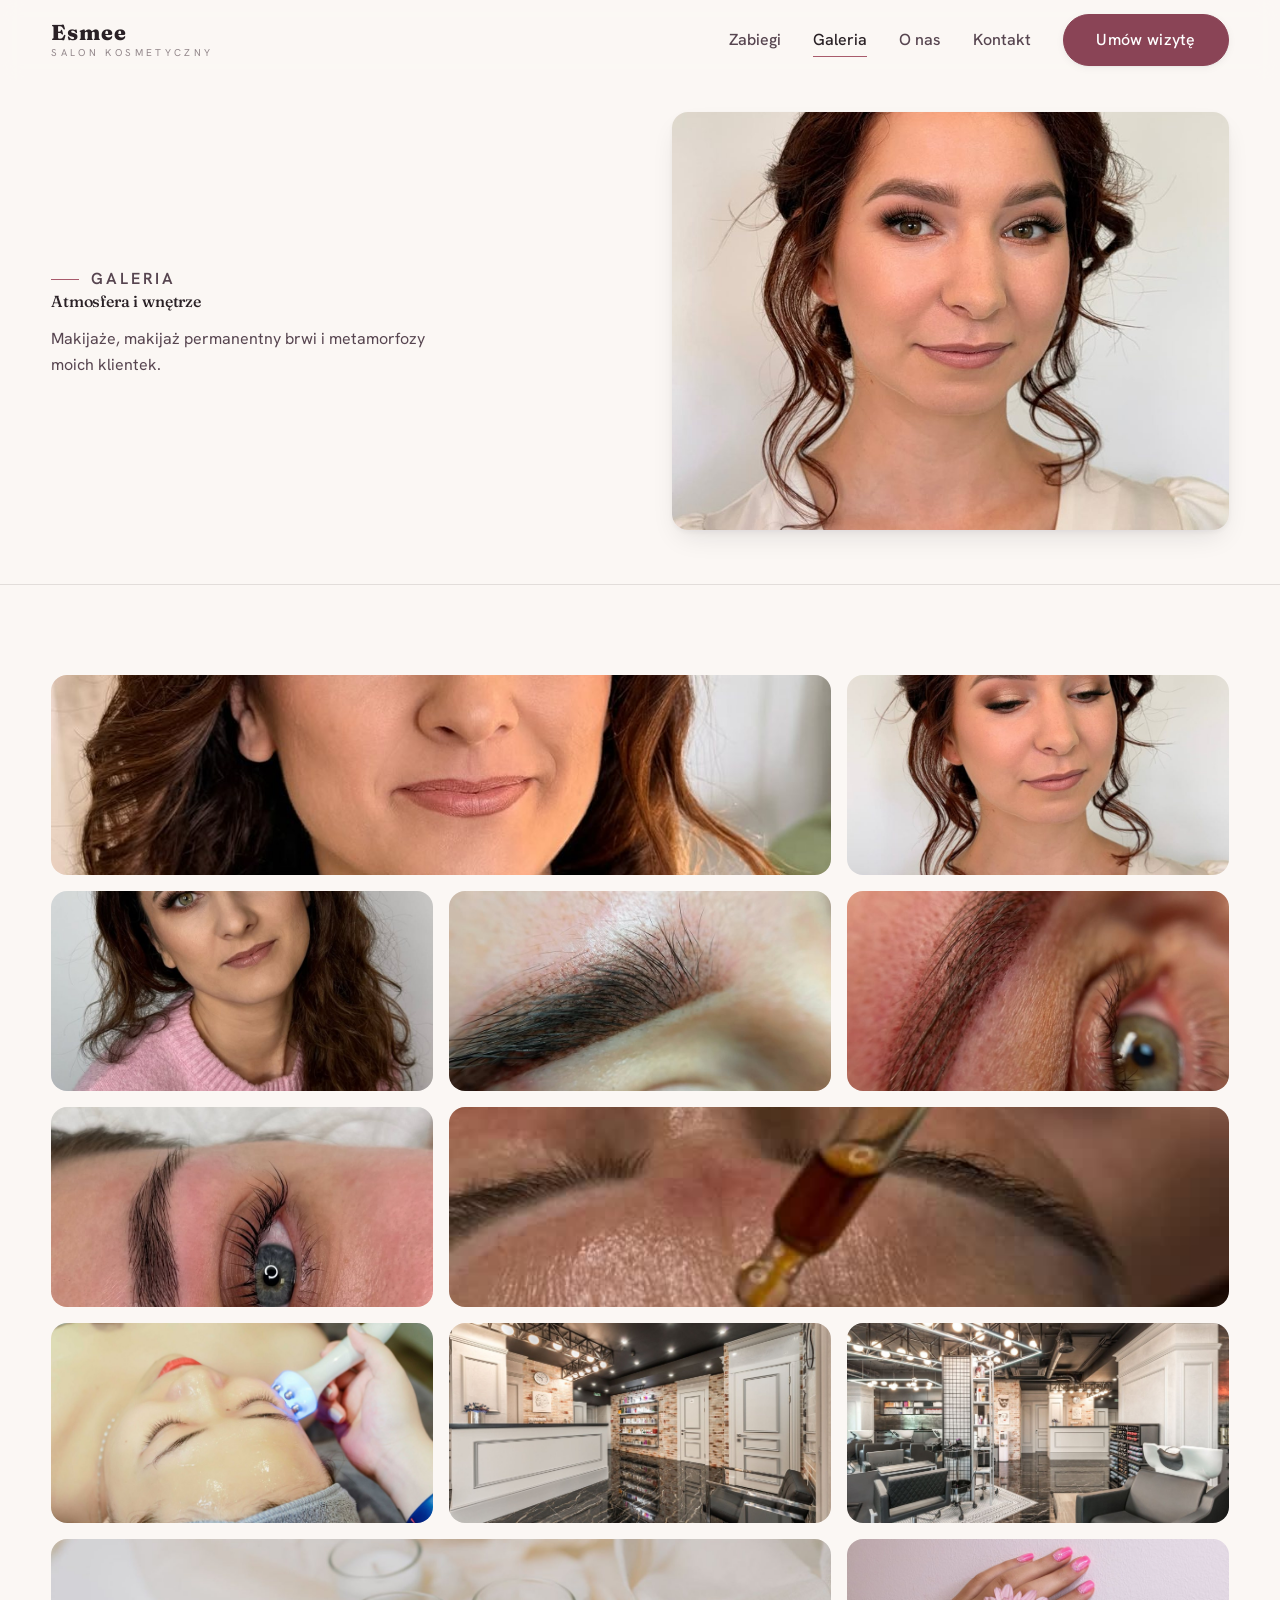
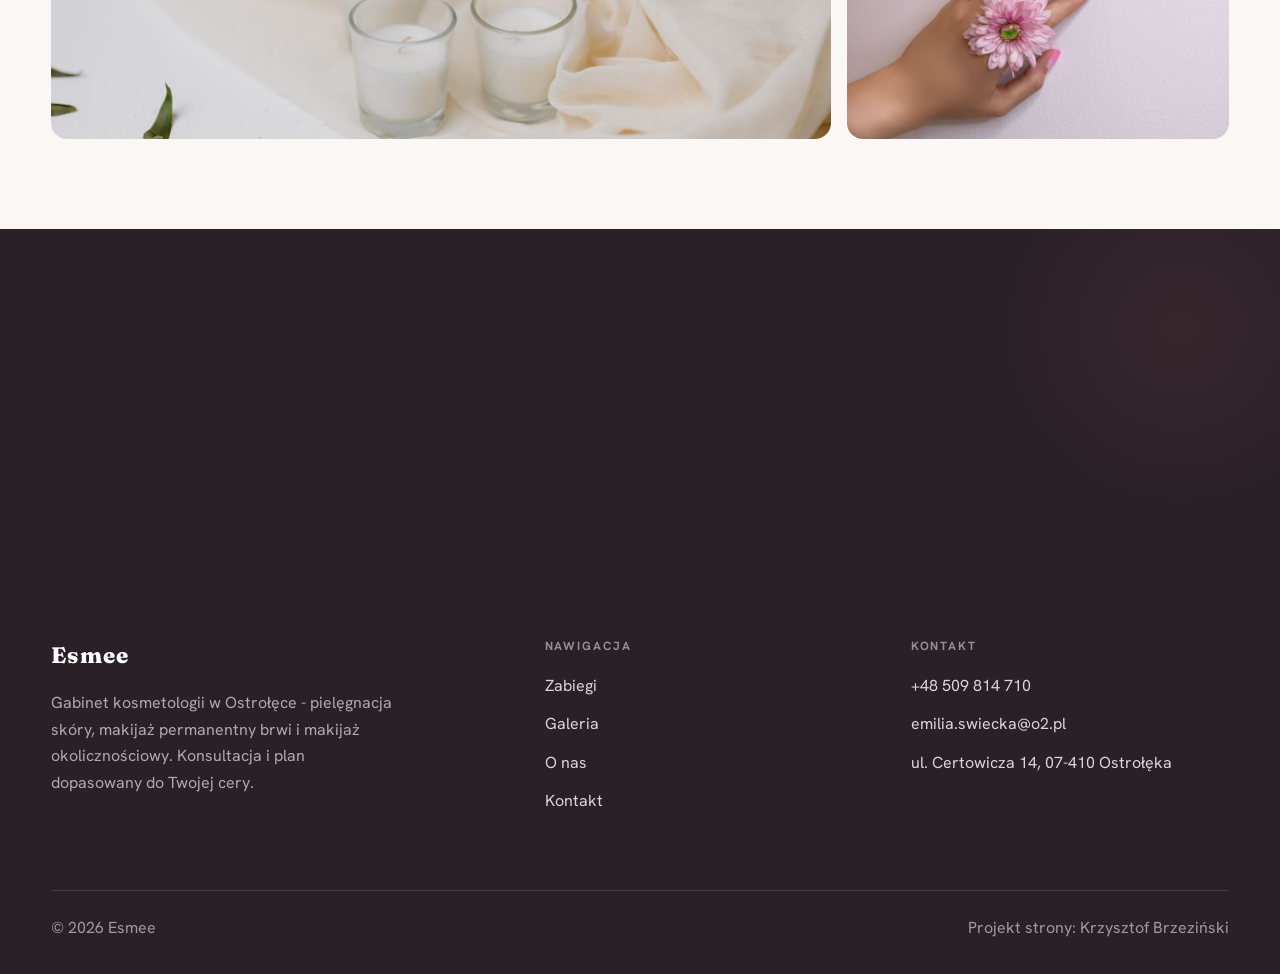
==== realizacje.html @ b1c7ace3 "Demo Esmee - gabinet kosmetologii Ostroleka (realne zdjecia z IG + 5,0 + uslugi kosmetologa)" ====
<!DOCTYPE html>
<html lang="pl">
<head>
<meta charset="UTF-8">
<meta name="viewport" content="width=device-width, initial-scale=1.0">
<title>Galeria - Esmee</title>
<meta name="description" content="Galeria Esmee: Manicure, Pielęgnacja twarzy, Stylizacja brwi, Wnętrze salonu, Nasz salon">
<link rel="preconnect" href="https://fonts.googleapis.com">
<link rel="preconnect" href="https://fonts.gstatic.com" crossorigin>
<link href="https://fonts.googleapis.com/css2?family=Fraunces:wght@500;600;700&family=Hanken+Grotesk:wght@400;500;600&display=swap" rel="stylesheet">
<link rel="stylesheet" href="assets/styles.css">
</head>
<body>

<header class="nav">
  <div class="wrap nav-inner">
    <a class="brand" href="index.html"><span class="name">Esmee</span><span class="sub">Salon kosmetyczny</span></a>
    <nav class="nav-links">
      <a href="oferta.html">Zabiegi</a>
      <a href="realizacje.html" class="active">Galeria</a>
      <a href="o-nas.html">O nas</a>
      <a href="kontakt.html">Kontakt</a>
      <a href="kontakt.html" class="btn btn-accent">Umów wizytę</a>
    </nav>
    <button class="nav-toggle" aria-label="Menu"><span></span><span></span><span></span></button>
  </div>
</header>

<section class="pagehead pagehead-soft">
  <div class="wrap">
    <figure class="ph-fig reveal"><img src="img/g3.jpg" alt="Esmee - Atmosfera i wnętrze" loading="lazy"></figure>
    <div class="ph-copy reveal">
      <span class="eyebrow">Galeria</span>
      <h1>Atmosfera i wnętrze</h1>
      <p>Makijaże, makijaż permanentny brwi i metamorfozy moich klientek.</p>
    </div>
  </div>
</section>
<section>
  <div class="wrap">
    <div class="gallery">
      <div class="tile t-two3 reveal"><img src="img/g1.jpg" alt="Manicure" loading="lazy"><div class="cap">Manicure</div></div>
      <div class="tile t-third reveal"><img src="img/g2.jpg" alt="Pielęgnacja twarzy" loading="lazy"><div class="cap">Pielęgnacja twarzy</div></div>
      <div class="tile t-third reveal"><img src="img/g4.jpg" alt="Stylizacja brwi" loading="lazy"><div class="cap">Stylizacja brwi</div></div>
      <div class="tile t-third reveal"><img src="img/g5.jpg" alt="Wnętrze salonu" loading="lazy"><div class="cap">Wnętrze salonu</div></div>
      <div class="tile t-third reveal"><img src="img/g6.jpg" alt="Nasz salon" loading="lazy"><div class="cap">Nasz salon</div></div>
      <div class="tile t-third reveal"><img src="img/g7.jpg" alt="Naturalny efekt" loading="lazy"><div class="cap">Naturalny efekt</div></div>
      <div class="tile t-two3 reveal"><img src="img/g8.jpg" alt="Esmee" loading="lazy"></div>
      <div class="tile t-third reveal"><img src="img/g9.jpg" alt="Esmee" loading="lazy"></div>
      <div class="tile t-third reveal"><img src="img/g10.jpg" alt="Esmee" loading="lazy"></div>
      <div class="tile t-third reveal"><img src="img/g11.jpg" alt="Esmee" loading="lazy"></div>
      <div class="tile t-two3 reveal"><img src="img/g12.jpg" alt="Esmee" loading="lazy"></div>
      <div class="tile t-third reveal"><img src="img/g13.jpg" alt="Esmee" loading="lazy"></div>
    </div>
  </div>
</section>
<section class="cta">
  <div class="wrap">
    <div class="reveal">
      <span class="eyebrow">Współpraca</span>
      <h2>Chcesz tak u siebie? Umów wizytę.</h2>
      <p>Wybierz dogodny termin online lub zadzwoń - zadbamy o Ciebie.</p>
    </div>
    <div class="cta-actions reveal">
      <a href="kontakt.html" class="btn btn-light">Umów wizytę <span class="arr">→</span></a>
      <a href="tel:+48509814710" class="btn btn-ghost" style="color:#fff;border-color:rgba(255,255,255,.3)">+48 509 814 710</a>
    </div>
  </div>
</section>

<footer>
  <div class="wrap">
    <div class="foot-grid">
      <div class="foot-brand">
        <div class="name">Esmee</div>
        <p>Gabinet kosmetologii w Ostrołęce - pielęgnacja skóry, makijaż permanentny brwi i makijaż okolicznościowy. Konsultacja i plan dopasowany do Twojej cery.</p>
      </div>
      <div class="foot-col">
        <h4>Nawigacja</h4>
        <a href="oferta.html">Zabiegi</a>
        <a href="realizacje.html">Galeria</a>
        <a href="o-nas.html">O nas</a>
        <a href="kontakt.html">Kontakt</a>
      </div>
      <div class="foot-col">
        <h4>Kontakt</h4>
        <a href="tel:+48509814710">+48 509 814 710</a>
        <a href="mailto:emilia.swiecka@o2.pl">emilia.swiecka@o2.pl</a>
        <p>ul. Certowicza 14, 07-410 Ostrołęka</p>
      </div>
    </div>
    <div class="foot-bot">
      <span>© 2026 Esmee</span>
      <span>Projekt strony: Krzysztof Brzeziński</span>
    </div>
  </div>
</footer>
<div class="sticky-reserve"><a class="sr-book" href="kontakt.html">Umów wizytę</a><a class="sr-call" href="tel:+48509814710" aria-label="Zadzwoń"><svg class="ico-tel" width="16" height="16" viewBox="0 0 24 24" fill="none" aria-hidden="true"><path d="M6.6 10.8a15.5 15.5 0 0 0 6.6 6.6l2.2-2.2a1 1 0 0 1 1-.24 11.4 11.4 0 0 0 3.6.58 1 1 0 0 1 1 1V20a1 1 0 0 1-1 1A17 17 0 0 1 3 4a1 1 0 0 1 1-1h3.5a1 1 0 0 1 1 1c0 1.25.2 2.46.58 3.6a1 1 0 0 1-.25 1l-2.23 2.2Z" fill="currentColor"/></svg></a></div>

<script src="assets/main.js"></script>
</body>
</html>
---- assets/styles.css ----
/* ============================================================
   STOLBASZ — premium, architektoniczny B2B fit-out
   Jasna paleta, zero brązu. System wg premium-web-craft.
   Projekt strony: Krzysztof Brzeziński
   ============================================================ */

:root{
  /* PALETA — jasna, architektoniczna, chłodna */
  --paper:#FBF7F4;          /* główne tło */
  --paper-2:#F1E7E4;        /* sekcje alternatywne (chłodny jasny szary) */
  --paper-3:#F1E7E4;        /* delikatne wypełnienia */
  --ink:#2A2126;            /* tekst główny — chłodny grafit */
  --ink-soft:#574550;       /* nagłówki drugorzędne */
  --muted:#94888C;          /* tekst poboczny */
  --line:rgba(42,33,38,.12);/* hairline */
  --accent:#A85A6B;         /* stonowany petrol-slate — jedyny akcent */
  --accent-d:#8A4456;
  --accent-soft:rgba(168,90,107,.10);
  --dark:#2A2126;           /* sekcje ciemne (stopka/CTA) */

  /* ODSTĘPY — skala 4/8 */
  --space-1:4px; --space-2:8px; --space-3:12px; --space-4:16px; --space-5:24px;
  --space-6:32px; --space-7:48px; --space-8:64px; --space-9:96px; --space-10:128px;

  /* TYPOGRAFIA — fluid clamp() */
  --text-sm:clamp(.82rem,.8rem+.1vw,.9rem);
  --text-base:clamp(1rem,.97rem+.15vw,1.1rem);
  --text-lg:clamp(1.12rem,1.05rem+.3vw,1.3rem);
  --text-h3:clamp(1.2rem,1.1rem+.5vw,1.5rem);
  --text-h2:clamp(1.9rem,1.5rem+1.9vw,2.8rem);
  --text-h1:clamp(2.6rem,1.9rem+3.6vw,4.6rem);

  /* PROMIENIE — architektoniczne, raczej ostre */
  --r-sm:3px; --r-md:6px; --r-lg:10px;

  /* RUCH */
  --ease:cubic-bezier(.25,.46,.45,.94); --dur:.24s;

  /* CIENIE — miękkie, warstwowe */
  --sh-sm:0 1px 2px rgba(16,24,32,.04), 0 2px 8px rgba(16,24,32,.05);
  --sh-md:0 2px 6px rgba(16,24,32,.05), 0 12px 28px -8px rgba(16,24,32,.12);
  --sh-lg:0 6px 14px rgba(16,24,32,.07), 0 26px 56px -18px rgba(16,24,32,.22);

  --hairline:1px solid var(--line);

  --font-display:'Fraunces',serif;
  --font-body:'Hanken Grotesk',sans-serif;
}

*{box-sizing:border-box;margin:0;padding:0}
html{scroll-behavior:smooth}
body{
  font-family:var(--font-body);
  font-size:var(--text-base);
  line-height:1.65;
  color:var(--ink);
  background:var(--paper);
  -webkit-font-smoothing:antialiased;
  text-rendering:optimizeLegibility;
}
img{max-width:100%;display:block}
a{color:inherit;text-decoration:none}

.wrap{width:min(92%,1180px);margin-inline:auto}
section{padding-block:clamp(52px,6.5vw,96px)}

h1,h2,h3{font-family:var(--font-display);font-weight:700;line-height:1.08;letter-spacing:-.02em;color:var(--ink)}
h1{font-size:var(--text-h1);letter-spacing:-.035em}
h2{font-size:var(--text-h2);letter-spacing:-.025em}
h3{font-size:var(--text-h3)}
p{max-width:65ch}

.eyebrow{
  font-family:var(--font-body);
  font-size:var(--text-sm);
  font-weight:600;
  letter-spacing:.18em;
  text-transform:uppercase;
  color:var(--accent);
  display:inline-flex;align-items:center;gap:var(--space-3);
}
.eyebrow::before{content:"";width:28px;height:1px;background:var(--accent);display:inline-block}

.muted{color:var(--muted)}
.lead{font-size:var(--text-lg);line-height:1.55;color:var(--ink-soft);max-width:50ch}

/* ---------- BUTTONS ---------- */
.btn{
  display:inline-flex;align-items:center;gap:var(--space-2);
  font-weight:600;font-size:var(--text-sm);letter-spacing:.02em;
  padding:var(--space-4) var(--space-6);
  border-radius:var(--r-sm);
  transition:transform var(--dur) var(--ease),box-shadow var(--dur) var(--ease),background var(--dur) var(--ease);
  cursor:pointer;border:1px solid transparent;
}
.btn-accent{background:var(--accent);color:#fff;box-shadow:var(--sh-sm)}
.btn-accent:hover{background:var(--accent-d);transform:translateY(-2px);box-shadow:var(--sh-md)}
.btn-accent:active{transform:translateY(0);box-shadow:var(--sh-sm)}
.btn-ghost{background:transparent;color:var(--ink);border-color:var(--line)}
.btn-ghost:hover{border-color:var(--accent);color:var(--accent);transform:translateY(-2px)}
.btn-light{background:#fff;color:var(--ink);box-shadow:var(--sh-sm)}
.btn-light:hover{transform:translateY(-2px);box-shadow:var(--sh-md)}
.btn .arr{transition:transform var(--dur) var(--ease)}
.btn:hover .arr{transform:translateX(4px)}

/* ---------- NAV ---------- */
.nav{
  position:sticky;top:0;z-index:50;
  background:color-mix(in srgb,var(--paper) 88%,transparent);
  backdrop-filter:saturate(140%) blur(10px);
  border-bottom:var(--hairline);
}
.nav-inner{display:flex;align-items:center;justify-content:space-between;height:72px}
.brand{display:flex;flex-direction:column;line-height:1}
.brand .name{font-family:var(--font-display);font-weight:800;font-size:1.35rem;letter-spacing:.04em}
.brand .sub{font-size:.62rem;letter-spacing:.34em;text-transform:uppercase;color:var(--muted);margin-top:5px}
.nav-links{display:flex;align-items:center;gap:var(--space-6)}
.nav-links a{font-size:var(--text-sm);font-weight:500;color:var(--ink-soft);position:relative;padding-block:4px;transition:color var(--dur) var(--ease)}
.nav-links a::after{content:"";position:absolute;left:0;bottom:0;width:0;height:1.5px;background:var(--accent);transition:width var(--dur) var(--ease)}
.nav-links a:hover,.nav-links a.active{color:var(--ink)}
.nav-links a:hover::after,.nav-links a.active::after{width:100%}
.nav-links .btn{padding:var(--space-2) var(--space-5)}
/* przyciski w nav: właściwy kolor (przebij .nav-links a) + bez podkreślenia */
.nav-links a.btn-accent{color:#fff}
.nav-links a.btn-ghost,.nav-links a.btn-light{color:var(--ink)}
.nav-links a.btn::after{display:none}
.nav-toggle{display:none;background:none;border:none;cursor:pointer;flex-direction:column;gap:5px;padding:8px}
.nav-toggle span{width:24px;height:2px;background:var(--ink);transition:var(--dur)}

/* ---------- HERO (split) ---------- */
.hero{position:relative;overflow:hidden;border-bottom:var(--hairline)}
.hero-grid{display:grid;grid-template-columns:1.05fr .95fr;gap:clamp(24px,4vw,60px);align-items:center;
  padding-block:clamp(36px,4.5vw,64px)}
.hero-copy .eyebrow{margin-bottom:var(--space-5)}
.hero-copy h1{margin-bottom:var(--space-5)}
.hero-copy .lead{margin-bottom:var(--space-7)}
.hero-actions{display:flex;flex-wrap:wrap;gap:var(--space-4)}
.hero-art{position:relative;aspect-ratio:4/3;border-radius:var(--r-lg);overflow:hidden;box-shadow:var(--sh-lg)}
.hero-art img{width:100%;height:100%;object-fit:cover}
.hero-art::after{content:"";position:absolute;inset:0;background:linear-gradient(180deg,transparent 55%,rgba(18,24,28,.28))}
.hero-badge{position:absolute;left:var(--space-5);bottom:var(--space-5);z-index:2;
  background:rgba(252,252,251,.94);backdrop-filter:blur(4px);
  border-radius:var(--r-md);padding:var(--space-4) var(--space-5);box-shadow:var(--sh-md);max-width:78%}
.hero-badge strong{display:block;font-family:var(--font-display);font-size:1rem;letter-spacing:-.01em}
.hero-badge span{font-size:var(--text-sm);color:var(--muted)}

/* ---------- HERO duży / kinowy (strona główna) ---------- */
.hero-cine{position:relative;min-height:clamp(560px,82vh,840px);min-height:clamp(560px,82svh,840px);display:flex;align-items:center;overflow:hidden;border-bottom:var(--hairline)}
.hero-cine>img{position:absolute;inset:0;width:100%;height:100%;object-fit:cover;z-index:0}
.hero-cine::after{content:"";position:absolute;inset:0;z-index:1;
  background:linear-gradient(95deg,rgba(13,18,23,.86) 0%,rgba(13,18,23,.64) 32%,rgba(13,18,23,.24) 62%,rgba(13,18,23,.04) 100%)}
.hero-cine .wrap{position:relative;z-index:2;padding-block:var(--space-8)}
.hero-cine .hero-copy{max-width:660px}
.hero-cine .eyebrow{color:#fff;margin-bottom:var(--space-5)}
.hero-cine .eyebrow::before{background:#fff}
.hero-cine h1{color:#fff;margin-bottom:var(--space-5);font-size:clamp(2.9rem,2rem+4.4vw,5.2rem)}
.hero-cine .lead{color:rgba(255,255,255,.92);max-width:48ch;margin-bottom:var(--space-7)}
.hero-cine .hero-actions{display:flex;flex-wrap:wrap;gap:var(--space-4)}
@media(max-width:680px){
  .hero-cine{min-height:clamp(520px,76vh,640px);min-height:clamp(520px,76svh,640px);align-items:flex-end}
  .hero-cine::after{background:linear-gradient(0deg,rgba(13,18,23,.9) 6%,rgba(13,18,23,.45) 55%,rgba(13,18,23,.25) 100%)}
  .hero-cine .wrap{padding-bottom:var(--space-9)}
}

/* full-bleed hero variant (podstrony) */
.pagehead{position:relative;min-height:46vh;min-height:46svh;display:flex;align-items:flex-end;overflow:hidden;border-bottom:var(--hairline)}
.pagehead img{position:absolute;inset:0;width:100%;height:100%;object-fit:cover}
.pagehead::after{content:"";position:absolute;inset:0;background:linear-gradient(180deg,rgba(18,24,28,.25),rgba(18,24,28,.62))}
.pagehead .wrap{position:relative;z-index:2;padding-block:var(--space-9);color:#fff}
.pagehead h1{color:#fff;max-width:18ch}
.pagehead .eyebrow{color:#fff}
.pagehead .eyebrow::before{background:#fff}
.pagehead p{color:rgba(255,255,255,.86);margin-top:var(--space-4);max-width:54ch}

/* ---------- STRIP (pasek skrótów / liczby) ---------- */
.strip{background:var(--dark);color:#fff}
.strip .wrap{display:grid;grid-template-columns:repeat(4,1fr);gap:var(--space-6);padding-block:var(--space-8)}
.strip .item .k{font-family:var(--font-display);font-size:clamp(1.6rem,1.2rem+1.4vw,2.4rem);font-weight:800;letter-spacing:-.02em;color:#fff}
.strip .item .v{font-size:var(--text-sm);color:rgba(255,255,255,.66);margin-top:var(--space-2);line-height:1.45}
.strip .item{border-left:2px solid var(--accent);padding-left:var(--space-5)}

/* ---------- SECTION HEAD ---------- */
.head{max-width:48rem;margin-bottom:var(--space-8)}
.head.center{margin-inline:auto;text-align:center}
.head .eyebrow{margin-bottom:var(--space-4)}
.head h2{margin-bottom:var(--space-4)}
.head p{color:var(--muted);font-size:var(--text-lg);line-height:1.55}
.head.center p{margin-inline:auto}

/* ---------- INTRO SPLIT ---------- */
.split{display:grid;grid-template-columns:.92fr 1.08fr;gap:clamp(28px,5vw,80px);align-items:center}
.split.rev{grid-template-columns:1.08fr .92fr}
.split.rev .split-art{order:-1}
.split-art{position:relative;aspect-ratio:5/4;border-radius:var(--r-lg);overflow:hidden;box-shadow:var(--sh-lg)}
.split-art img{width:100%;height:100%;object-fit:cover}
.split-copy h2{margin-bottom:var(--space-5)}
.split-copy p+p{margin-top:var(--space-4)}
.split-copy .btn{margin-top:var(--space-6)}

/* ---------- SERVICES (zakres) ---------- */
.svc-grid{display:grid;grid-template-columns:repeat(auto-fit,minmax(280px,1fr));gap:var(--space-5)}
.svc{background:#fff;border:var(--hairline);border-radius:var(--r-md);padding:var(--space-7) var(--space-6);
  transition:transform var(--dur) var(--ease),box-shadow var(--dur) var(--ease),border-color var(--dur) var(--ease);
  position:relative;overflow:hidden}
.svc::before{content:"";position:absolute;left:0;top:0;width:3px;height:0;background:var(--accent);transition:height var(--dur) var(--ease)}
.svc:hover{transform:translateY(-4px);box-shadow:var(--sh-md);border-color:transparent}
.svc:hover::before{height:100%}
.svc .ic{font-family:var(--font-display);font-size:.8rem;font-weight:700;letter-spacing:.12em;color:var(--accent);margin-bottom:var(--space-4)}
.svc h3{margin-bottom:var(--space-3);font-size:1.22rem}
.svc p{color:var(--muted);font-size:var(--text-base);line-height:1.6}

/* big detailed service rows */
.svc-row{display:grid;grid-template-columns:.8fr 1.2fr;gap:clamp(20px,4vw,60px);align-items:center;padding-block:var(--space-8)}
.svc-row+.svc-row{border-top:var(--hairline)}
.svc-row.rev{grid-template-columns:1.2fr .8fr}
.svc-row.rev .svc-row-art{order:-1}
.svc-row-art{aspect-ratio:4/3;border-radius:var(--r-md);overflow:hidden;box-shadow:var(--sh-md)}
.svc-row-art img{width:100%;height:100%;object-fit:cover}
.svc-row h3{font-size:1.5rem;margin-bottom:var(--space-4)}
.svc-row .num{font-family:var(--font-display);font-size:.85rem;font-weight:700;letter-spacing:.14em;color:var(--accent);display:block;margin-bottom:var(--space-3)}
.svc-row ul{list-style:none;margin-top:var(--space-4);display:flex;flex-direction:column;gap:var(--space-2)}
.svc-row li{position:relative;padding-left:var(--space-5);color:var(--muted);font-size:var(--text-base)}
.svc-row li::before{content:"";position:absolute;left:0;top:.62em;width:8px;height:1px;background:var(--accent)}

/* ---------- GALLERY (realizacje) ---------- */
.gallery{display:grid;grid-template-columns:repeat(12,1fr);gap:var(--space-4);grid-auto-rows:200px}
.tile{position:relative;overflow:hidden;border-radius:var(--r-md);box-shadow:var(--sh-sm);
  transition:transform var(--dur) var(--ease),box-shadow var(--dur) var(--ease)}
.tile img{width:100%;height:100%;object-fit:cover;transition:transform .6s var(--ease)}
.tile:hover{box-shadow:var(--sh-md)}
.tile:hover img{transform:scale(1.05)}
.tile .cap{position:absolute;left:0;right:0;bottom:0;padding:var(--space-5) var(--space-4) var(--space-4);
  background:linear-gradient(transparent,rgba(18,24,28,.78));color:#fff;
  font-size:var(--text-sm);font-weight:600;letter-spacing:.01em;
  opacity:0;transform:translateY(8px);transition:var(--dur) var(--ease)}
.tile:hover .cap{opacity:1;transform:translateY(0)}
.tile .cap small{display:block;font-weight:400;opacity:.78;letter-spacing:.04em;text-transform:uppercase;font-size:.66rem;margin-top:3px}
/* bento spans */
.t-wide{grid-column:span 6}
.t-tall{grid-column:span 6;grid-row:span 2}
.t-std{grid-column:span 6}
.t-third{grid-column:span 4}
.t-two3{grid-column:span 8}

/* ---------- TRUST / WIARYGODNOŚĆ ---------- */
.trust{background:var(--paper-2)}
.trust-grid{display:grid;grid-template-columns:repeat(auto-fit,minmax(240px,1fr));gap:var(--space-5);margin-top:var(--space-7)}
.trust-card{background:#fff;border-radius:var(--r-md);padding:var(--space-7) var(--space-6);box-shadow:var(--sh-sm);border-top:3px solid var(--accent)}
.trust-card .big{font-family:var(--font-display);font-size:clamp(1.8rem,1.3rem+1.6vw,2.6rem);font-weight:800;letter-spacing:-.02em;color:var(--ink);line-height:1}
.trust-card h3{font-size:1.12rem;margin:var(--space-3) 0 var(--space-2)}
.trust-card p{color:var(--muted);font-size:var(--text-base);line-height:1.55}

/* ---------- CTA band ---------- */
.cta{background:var(--dark);color:#fff;position:relative;overflow:hidden}
.cta .wrap{display:grid;grid-template-columns:1.4fr .6fr;gap:var(--space-7);align-items:center;position:relative;z-index:2}
.cta h2{color:#fff;max-width:20ch}
.cta p{color:rgba(255,255,255,.74);margin-top:var(--space-4)}
.cta-actions{display:flex;flex-direction:column;gap:var(--space-3);align-items:flex-start}
.cta::before{content:"";position:absolute;right:-80px;top:-80px;width:360px;height:360px;border-radius:50%;
  background:radial-gradient(circle,var(--accent-soft),transparent 70%)}

/* ---------- CONTACT ---------- */
.contact-grid{display:grid;grid-template-columns:.85fr 1.15fr;gap:clamp(28px,4vw,56px);align-items:start}
.info-list{display:flex;flex-direction:column;gap:var(--space-2)}
.info-row{display:flex;gap:var(--space-4);align-items:flex-start;padding-block:var(--space-4);border-bottom:var(--hairline)}
.info-row .ic{flex:none;width:42px;height:42px;display:grid;place-items:center;border-radius:50%;
  background:var(--accent-soft);color:var(--accent);font-size:1.05rem}
.info-row .lbl{font-size:.72rem;letter-spacing:.14em;text-transform:uppercase;color:var(--muted)}
.info-row .val{font-weight:600;font-size:var(--text-base);margin-top:2px}
.info-row a.val:hover{color:var(--accent)}
.map{border:none;border-radius:var(--r-lg);box-shadow:var(--sh-md);width:100%;height:100%;min-height:380px;filter:grayscale(.2) contrast(1.02)}
.form{background:#fff;border:var(--hairline);border-radius:var(--r-lg);padding:clamp(24px,3vw,40px);box-shadow:var(--sh-sm)}
.form .fld{margin-bottom:var(--space-5)}
.form label{display:block;font-size:var(--text-sm);font-weight:600;margin-bottom:var(--space-2)}
.form input,.form textarea{width:100%;font-family:inherit;font-size:var(--text-base);color:var(--ink);
  padding:var(--space-4);border:var(--hairline);border-radius:var(--r-sm);background:var(--paper);transition:border-color var(--dur)}
.form input:focus,.form textarea:focus{outline:none;border-color:var(--accent);background:#fff}
.form textarea{resize:vertical;min-height:120px}
.form .note{font-size:var(--text-sm);color:var(--muted);margin-top:var(--space-3)}

/* ---------- FOOTER ---------- */
footer{background:var(--dark);color:#fff;padding-block:var(--space-9) var(--space-6)}
.foot-grid{display:grid;grid-template-columns:1.4fr 1fr 1fr;gap:var(--space-7);margin-bottom:var(--space-8)}
.foot-brand .name{font-family:var(--font-display);font-weight:800;font-size:1.4rem;letter-spacing:.04em}
.foot-brand p{color:rgba(255,255,255,.62);margin-top:var(--space-4);font-size:var(--text-base);max-width:38ch}
.foot-col h4{font-size:.74rem;letter-spacing:.16em;text-transform:uppercase;color:rgba(255,255,255,.5);margin-bottom:var(--space-4)}
.foot-col a,.foot-col p{display:block;color:rgba(255,255,255,.82);font-size:var(--text-base);margin-bottom:var(--space-3)}
.foot-col a:hover{color:#fff}
.foot-bot{border-top:1px solid rgba(255,255,255,.12);padding-top:var(--space-5);display:flex;justify-content:space-between;flex-wrap:wrap;gap:var(--space-3);
  font-size:var(--text-sm);color:rgba(255,255,255,.55)}
.foot-bot a:hover{color:#fff}

/* ---------- REVEAL ---------- */
.reveal{opacity:0;transform:translateY(22px);transition:opacity .6s var(--ease),transform .6s var(--ease)}
.reveal.in{opacity:1;transform:none}

/* ---------- RESPONSIVE ---------- */
@media(max-width:920px){
  .hero-grid,.split,.split.rev,.svc-row,.svc-row.rev,.cta .wrap,.contact-grid,.foot-grid{grid-template-columns:1fr}
  .split.rev .split-art,.svc-row.rev .svc-row-art{order:0}
  .hero-art{aspect-ratio:16/10;max-height:420px}
  .strip .wrap{grid-template-columns:repeat(2,1fr);gap:var(--space-7)}
  .gallery{grid-auto-rows:180px}
  .t-wide,.t-tall,.t-std,.t-third,.t-two3{grid-column:span 6}
  .t-tall{grid-row:span 1}
  .cta-actions{flex-direction:row;flex-wrap:wrap}
  .foot-grid{gap:var(--space-6)}
}
@media(max-width:680px){
  .nav-links{position:fixed;inset:72px 0 auto 0;background:var(--paper);flex-direction:column;align-items:stretch;
    gap:0;padding:var(--space-4) 6%;border-bottom:var(--hairline);box-shadow:var(--sh-md);
    transform:translateY(-120%);transition:transform var(--dur) var(--ease)}
  .nav-links.open{transform:translateY(0)}
  .nav-links a{padding-block:var(--space-4);border-bottom:var(--hairline)}
  .nav-links .btn{margin-top:var(--space-3);justify-content:center}
  .nav-toggle{display:flex}
  .strip .wrap{grid-template-columns:1fr}
  .gallery{grid-template-columns:repeat(6,1fr)}
  .foot-grid{grid-template-columns:1fr}
}
@media(prefers-reduced-motion:reduce){
  *{animation-duration:.01ms!important;transition:none!important}
  .reveal{opacity:1!important;transform:none!important}
  html{scroll-behavior:auto}
}

/* ============================================================
   PREMIUM LAYER — destylat deep-researchu branż (anty-AI, spokój).
   Zmienne STOLBASZ (--accent/--ink/--paper/--line/--dark). Ruch ledwo
   zauważalny, krzywa cubic-bezier(.16,.84,.44,1); prefers-reduced-motion
   pokryte blanketem wyżej. Karty hairline zamiast cieni = #1 sygnał „nie-AI".
   ============================================================ */

/* więcej oddechu między sekcjami (liderzy: 110-130px) */
section{padding-block:clamp(64px,8vw,128px)}

/* 1) Aksamitny reveal — dłuższa, miękka krzywa zamiast „skoku" */
.reveal{transition:opacity .9s cubic-bezier(.16,.84,.44,1),transform .9s cubic-bezier(.16,.84,.44,1);will-change:opacity,transform}
/* stagger TYLKO w galerii (tam pozycja = porządek dzieci) */
.gallery .reveal:nth-child(2){transition-delay:.07s}
.gallery .reveal:nth-child(3){transition-delay:.14s}
.gallery .reveal:nth-child(4){transition-delay:.21s}
.gallery .reveal:nth-child(5){transition-delay:.28s}
.gallery .reveal:nth-child(6){transition-delay:.35s}

/* 2) Hero STATYCZNY na .hero-cine — Ken Burns CAŁKIEM WYŁĄCZONY 26.06 (3. zgłoszenie Szymona).
   GENEZA: animowanie scale na <img> hero z teksturami (cegły/framugi) re-samplinguje obraz
   klatka po klatce → na części ekranów drobne drganie/shimmer = „heroshot się trzęsie".
   translateY usunięto wcześniej, scale-only + will-change/GPU NIE wystarczyły do GWARANCJI gładkości.
   Krzysztof zażądał pewności („make sure, że błąd się nie pojawi") > efekt. Zero animacji = 0% drgania.
   Delikatny zoom zostaje TYLKO w pełnoekranowych hero gastro/studio (hg-bg/hs-bg — tło, inny
   mechanizm, chwalone, nigdy nie zgłaszane). NIE wracać do KB na .hero-cine bez realnego testu
   na sprzęcie klienta — to ryzyko regresji „trzęsienia”. */
/* BEZPIECZNY "wow" na hero = jednorazowy FADE-IN (opacity), nie zoom.
   opacity nie dotyka bitmapy → gładkie na KAŻDYM zdjęciu/ekranie/GPU, zero ryzyka migotania.
   Geometryczny ruch (scale/translate) na .hero-cine jest ZAKAZANY (bramka pilnuje). */
@keyframes heroFade{from{opacity:0}to{opacity:1}}
.hero-cine>img{transform:none;animation:heroFade 1.1s ease-out both}

/* 3) Akcentowy hairline pod nagłówkiem sekcji, który „rysuje się" przy wejściu */
.head h2{position:relative;padding-bottom:18px}
.head h2::after{content:"";position:absolute;left:0;bottom:0;height:1px;width:0;background:var(--accent);transition:width 1s cubic-bezier(.16,.84,.44,1) .15s}
.head.center h2::after{left:50%;transform:translateX(-50%)}
.head.reveal.in h2::after,.head.center.reveal.in h2::after{width:54px}

/* 4) Karty HAIRLINE zamiast cieni/zaokrągleń (najmocniejszy anty-AI detal) */
.svc{background:transparent;border:1px solid var(--line);border-radius:var(--r-sm);box-shadow:none}
.svc:hover{box-shadow:none;border-color:var(--accent);transform:translateY(-3px)}
.trust-card{background:transparent;box-shadow:none;border:1px solid var(--line);border-top:2px solid var(--accent);border-radius:var(--r-sm)}
.tile{box-shadow:none;border-radius:var(--r-sm)}
.tile:hover{box-shadow:none}

/* 5) Sticky-nav kondensuje się po przewinięciu (sygnał dopracowania) */
.nav{transition:box-shadow .4s ease,background .4s ease}
.nav.is-stuck{box-shadow:0 1px 0 var(--line),0 14px 30px -24px rgba(0,0,0,.45)}
.nav-inner{transition:height .35s var(--ease)}
.nav.is-stuck .nav-inner{height:60px}

/* 6) MANIFESTO — pełnoekranowy cytat-bohater (zastępuje generyczne „Dlaczego my") */
.manifesto{background:var(--paper-2);text-align:center}
.manifesto .wrap{max-width:60rem}
.manifesto p{font-family:var(--font-display);font-style:italic;font-size:clamp(1.6rem,1rem+2.4vw,2.8rem);line-height:1.32;color:var(--ink-soft);margin-inline:auto;max-width:26ch;position:relative;padding-top:var(--space-8)}
.manifesto p::before{content:"";position:absolute;top:0;left:50%;transform:translateX(-50%);width:54px;height:1px;background:var(--accent)}
.manifesto p span{color:var(--accent);font-style:italic}

/* 7) GATEWAYS — 3 duże bramy-zdjęcia (zamiast paska menu usług) */
.gateways{display:grid;grid-template-columns:repeat(3,1fr);gap:var(--space-4)}
.gateway{position:relative;aspect-ratio:3/4;overflow:hidden;border-radius:var(--r-sm);display:block}
.gateway img{width:100%;height:100%;object-fit:cover;transition:transform .8s var(--ease),filter .5s var(--ease)}
.gateway::after{content:"";position:absolute;inset:0;background:linear-gradient(180deg,transparent 38%,rgba(18,24,28,.74))}
.gateway:hover img{transform:scale(1.05);filter:brightness(1.05)}
.gateway .g-ttl{position:absolute;left:0;right:0;bottom:0;z-index:2;padding:var(--space-6) var(--space-5);color:#fff;font-family:var(--font-display);font-size:1.45rem;letter-spacing:-.01em;line-height:1.15}
.gateway .g-ttl small{display:block;font-family:var(--font-body);font-size:var(--text-sm);font-weight:400;opacity:.82;letter-spacing:.03em;margin-top:5px}
@media(max-width:760px){.gateways{grid-template-columns:1fr}.gateway{aspect-ratio:16/10}}

/* 8) LOGO klienta w nagłówku (gdy podane --logo) */
.brand-logo{height:40px;width:auto;max-width:220px;object-fit:contain;display:block}
.nav.is-stuck .brand-logo{height:34px}
@media(max-width:680px){.brand-logo{height:32px}}

/* === rodzina: wellness === */
/* ============================================================
   RODZINA: WELLNESS (beauty / spa / head spa / masaż / kosmetologia)
   Doklejane NA WIERZCH base.css. Skin beauty (Fraunces + śliwka) lub spa (Marcellus + złoto).
   Filozofia: ATMOSFERA + ZADBANIE O SIEBIE + "Umów wizytę". Miękko, zmysłowo, spokojnie.
   Tokeny TYLKO istniejące. Ceny/zabiegi/specjaliści/before-after tylko realne.
   ============================================================ */

/* --- Miększe, eleganckie karty --- */
.svc,.trust-card,.tile,.gateway,.split-art,.svc-row-art{border-radius:var(--r-lg)}

/* --- CENNIK / ZABIEGI (kategorie; ceny tylko gdy realne) - reuzyte z gastro --- */
.menu-sec{background:var(--paper-2)}
.menu-cats{display:grid;grid-template-columns:repeat(2,1fr);gap:var(--space-7) var(--space-8);max-width:62rem;margin:0 auto}
.menu-cat{border-top:1px solid var(--accent);padding-top:var(--space-4)}
.menu-cat h3{font-family:var(--font-display);font-size:1.35rem;letter-spacing:.01em;margin-bottom:var(--space-3)}
.menu-cat p{color:var(--muted);font-size:var(--text-base);line-height:1.65}
.menu-note{text-align:center;color:var(--muted);font-size:var(--text-sm);margin-top:var(--space-8);max-width:52ch;margin-inline:auto}
@media(max-width:760px){.menu-cats{grid-template-columns:1fr;gap:var(--space-6)}}

/* --- ZESPÓŁ / SPECJALISTKI (renderowane TYLKO z realnych danych) - reuzyte z kliniki --- */
.zespol-grid{display:grid;grid-template-columns:repeat(auto-fit,minmax(15rem,1fr));gap:var(--space-6)}
.doc{margin:0;background:var(--paper);border:1px solid var(--line);border-radius:var(--r-lg);overflow:hidden;
  transition:transform .3s var(--ease),box-shadow .3s var(--ease)}
.doc:hover{transform:translateY(-5px);box-shadow:var(--sh-md)}
.doc-photo{aspect-ratio:4/5;overflow:hidden;background:var(--paper-2)}
.doc-photo img{width:100%;height:100%;object-fit:cover;transition:transform .6s var(--ease)}
.doc:hover .doc-photo img{transform:scale(1.04)}
.doc figcaption{padding:var(--space-5)}
.doc-role{display:inline-block;font-size:.72rem;font-weight:700;letter-spacing:.14em;text-transform:uppercase;
  color:var(--accent);margin-bottom:var(--space-2)}
.doc-name{font-family:var(--font-display);font-size:1.15rem;margin-bottom:var(--space-2);line-height:1.2}
.doc-bio{color:var(--muted);font-size:var(--text-sm);line-height:1.55}

/* --- STICKY "Umów wizytę" (mobile) --- */
.sticky-reserve{display:none}
@media(max-width:820px){
  .sticky-reserve{display:flex;position:fixed;left:0;right:0;bottom:0;z-index:90;
    background:var(--line);box-shadow:0 -6px 20px -10px rgba(0,0,0,.4)}
  .sticky-reserve a{padding:15px 8px;text-align:center;font-weight:700;font-size:.95rem;letter-spacing:.01em}
  .sr-book{flex:1;background:var(--accent);color:#fff}
  .sr-call{width:60px;background:var(--paper);color:var(--ink);font-size:1.15rem;border-left:1px solid var(--line)}
  body{padding-bottom:56px}
}

/* ============================================================
   FAZA 3 - OSOBNY UKŁAD WELLNESS (research wf_840d7930 + krytyka z policzonym WCAG). Doklejane na wierzch.
   Tożsamość: SPOKÓJ / ODDECH / ZMYSŁOWOŚĆ - jasno, miękko, editorialowo. Przeciwieństwo techniki DOM i dramatu AUTO.
   ============================================================ */

/* --- P0 KONTRAST (krytyka policzyła WCAG na skórkach): naprawy, bo predeploy NIE testuje kontrastu --- */
/* CTA na akcencie: spa złoto #B0894B + biel = 3.22 FAIL -> tło accent-d (ciemniejsze) = PASS */
.btn-accent{background:var(--accent-d);border-color:var(--accent-d);color:#fff}
.btn-accent:hover{background:var(--accent);border-color:var(--accent);color:#fff}
.sticky-reserve .sr-book{background:var(--accent-d);color:#fff}
/* eyebrow TEKST = ink-soft (akcent jako tekst na cream pada 2.5-2.9); kreska ::before zostaje akcentowa (dekoracja) */
.eyebrow{color:var(--ink-soft)}
.eyebrow::before{background:var(--accent)}
/* opisy mutedem na paper-2 padają (2.8-2.9) -> ink-soft */
.menu-cat p,.menu-note,.doc-bio,.cn-desc,.ryt-copy p{color:var(--ink-soft)}

/* --- Miękkie krzywizny: cap 16px (nie 22 = "karta z apki"); delikatny hover (bez ostrego lift) --- */
.svc,.trust-card,.tile,.gateway,.split-art,.svc-row-art,.doc,.hs-fig,.ph-fig{border-radius:16px}
.doc:hover{transform:translateY(-3px);box-shadow:var(--sh-sm)}
section{padding-block:clamp(74px,10vh,124px)}   /* nieco więcej oddechu niż reszta rodzin */

/* --- NAV WELLNESS: jasny-cream półprzezroczysty, fixed, ink-soft linki, pill-CTA accent-d, NIE zwijany --- */
.nav{position:fixed;left:0;right:0;background:color-mix(in srgb,var(--paper) 88%,transparent);
  backdrop-filter:saturate(130%) blur(10px);border-bottom:1px solid transparent;transition:background .4s ease,box-shadow .4s ease}
.nav-inner{height:80px}                          /* wyższy = spokojniejszy (sygnatura wellness) */
.nav.is-stuck{background:color-mix(in srgb,var(--paper) 96%,transparent);
  border-bottom:1px solid color-mix(in srgb,var(--accent) 22%,transparent);box-shadow:0 10px 30px -26px rgba(0,0,0,.3)}
.nav.is-stuck .nav-inner{height:64px}
.nav .nav-links a.btn-accent{border-radius:999px;background:var(--accent-d);color:#fff;border:1px solid var(--accent-d);padding:var(--space-3) var(--space-6)}
.nav .nav-links a.btn-accent:hover{background:var(--accent);border-color:var(--accent);color:#fff}

/* === HERO WELLNESS: editorial SPLIT na bieli, zdjęcie OPRAWIONE (offset passe-partout), STATYCZNE (bez Ken Burns) === */
.hero-spa{position:relative;background:var(--paper);padding-top:clamp(6.5rem,12vh,9rem);padding-bottom:clamp(3rem,8vh,6rem)}
.hero-spa .wrap{display:grid;grid-template-columns:1.05fr 1fr;gap:clamp(2rem,5vw,5rem);align-items:center}
.hs-copy{max-width:46ch}
.hs-claim{font-family:var(--font-display);font-weight:500;line-height:1.06;letter-spacing:-.005em;
  font-size:clamp(2.3rem,1.7rem+3vw,3.9rem);color:var(--ink);margin:var(--space-4) 0 var(--space-5)}
.hs-lead{color:var(--ink-soft);font-size:var(--text-lg);line-height:1.6;max-width:44ch;margin-bottom:var(--space-7)}
.hs-cta{border-radius:999px}
.hs-rating{margin-top:var(--space-5);color:var(--ink-soft);font-weight:600;letter-spacing:.01em;font-size:var(--text-sm)}
.hs-fig{position:relative;aspect-ratio:4/5;border-radius:16px;overflow:hidden;box-shadow:var(--sh-lg);isolation:isolate}
.hs-fig img{width:100%;height:100%;object-fit:cover;display:block}   /* hero = EAGER (bez lazy), STATYCZNE - bez animacji scale */
.hs-fig::after{content:"";position:absolute;inset:0;border:1px solid rgba(255,255,255,.5);border-radius:16px;pointer-events:none} /* delikatne passe-partout wewnątrz */
.hero-spa::before{content:"";position:absolute;right:clamp(1rem,4vw,3rem);top:clamp(5.5rem,11vh,8rem);bottom:clamp(2.5rem,7vh,5rem);
  width:min(38%,30rem);border:1px solid color-mix(in srgb,var(--accent) 40%,transparent);border-radius:16px;transform:translate(14px,14px);z-index:0;pointer-events:none} /* offsetowa ramka „matted print" za zdjęciem - sygnatura, nie zwykły split */
.hero-spa .wrap{position:relative;z-index:1}
@media(max-width:860px){
  .hero-spa .wrap{grid-template-columns:1fr;gap:var(--space-7)}
  .hs-fig{aspect-ratio:5/4;order:-1}
  .hero-spa::before{display:none}                /* offset-ramka tylko desktop (anty horizontal-scroll na mobile) */
}

/* === RYTUAŁ: naprzemienne editorialowe wiersze (zdjęcie + duży serif-numerał), hairline między - WŁASNY układ === */
.ryt-list{margin-top:var(--space-8);display:flex;flex-direction:column}
.ryt-row{display:grid;grid-template-columns:1fr 1fr;gap:clamp(1.6rem,4vw,4rem);align-items:center;
  padding-block:clamp(2rem,4vh,3.2rem);border-top:1px solid var(--line)}
.ryt-row:last-child{border-bottom:1px solid var(--line)}
.ryt-row:nth-child(even) .ryt-fig{order:2}        /* naprzemienność: zdjęcie raz lewo raz prawo */
.ryt-fig{margin:0;aspect-ratio:5/4;border-radius:16px;overflow:hidden;background:var(--paper-2)}
.ryt-fig img{width:100%;height:100%;object-fit:cover}
.ryt-no{display:block;font-family:var(--font-display);font-weight:500;font-size:clamp(2.4rem,4vw,3.6rem);
  line-height:1;color:var(--accent);opacity:.55;margin-bottom:var(--space-3)}
.ryt-copy h3{font-family:var(--font-display);font-weight:500;font-size:clamp(1.4rem,2.4vw,1.9rem);letter-spacing:-.01em;margin-bottom:var(--space-3)}
.ryt-copy p{font-size:var(--text-base);line-height:1.65;max-width:42ch}
@media(max-width:760px){.ryt-row{grid-template-columns:1fr;gap:var(--space-5)}.ryt-row .ryt-fig{order:-1!important}}

/* === CENNIK WELLNESS: editorialowa LISTA zabiegów (wiersze hairline), NIE siatka gastro === */
.cennik{max-width:60rem;margin:var(--space-8) auto 0;display:flex;flex-direction:column}
.cennik-row{display:grid;grid-template-columns:minmax(12rem,1fr) 1.6fr;gap:clamp(1rem,3vw,3rem);
  padding-block:var(--space-5);border-top:1px solid var(--line);align-items:baseline}
.cennik-row:last-child{border-bottom:1px solid var(--line)}
.cn-name h3{font-family:var(--font-display);font-weight:500;font-size:1.3rem;letter-spacing:-.005em;line-height:1.2}
.cn-desc{color:var(--ink-soft);font-size:var(--text-base);line-height:1.6}
@media(max-width:680px){.cennik-row{grid-template-columns:1fr;gap:var(--space-2)}}

/* === PAGEHEAD JASNY (wellness): cream + ink + zdjęcie oprawione (reset ciemnego base .pagehead) === */
.pagehead-soft{min-height:0;overflow:visible;background:var(--paper);border-bottom:1px solid var(--line);
  padding-top:clamp(7rem,12vh,9.5rem);padding-bottom:clamp(2.5rem,6vh,4.5rem);display:block}
.pagehead-soft::after{display:none}
.pagehead-soft .wrap{position:relative;z-index:1;display:grid;grid-template-columns:1fr 1fr;gap:clamp(2rem,5vw,4.5rem);
  align-items:center;color:var(--ink);padding-block:0}
.pagehead-soft h1{color:var(--ink);font-family:var(--font-display);font-weight:500;letter-spacing:-.01em;max-width:16ch}
.pagehead-soft .eyebrow{color:var(--ink-soft)}
.pagehead-soft .eyebrow::before{background:var(--accent)}
.pagehead-soft p{color:var(--ink-soft);margin-top:var(--space-4);max-width:46ch}
.pagehead-soft .ph-fig{margin:0;aspect-ratio:4/3;border-radius:16px;overflow:hidden;box-shadow:var(--sh-md)}
.pagehead-soft .ph-fig img{width:100%;height:100%;object-fit:cover}
.pagehead-soft .ph-copy{order:-1}   /* figure PIERWSZE w DOM (blur-guard) -> copy wizualnie z lewej przez order */
@media(max-width:860px){.pagehead-soft .wrap{grid-template-columns:1fr}.pagehead-soft .ph-copy{order:0}.pagehead-soft .ph-fig{aspect-ratio:16/10}}

/* === VOUCHER: miękki blush-band (JEDEN akcentowy band na stronie, nie co druga sekcja) === */
.voucher{background:color-mix(in srgb,var(--accent) 9%,var(--paper));text-align:center}
.voucher h2{font-family:var(--font-display);font-weight:500}
.voucher .wrap{max-width:52rem}

/* === RYTM TŁA: cennik wraca na cream (nie paper-2), żeby blush-voucher był jedynym akcentem === */
.menu-sec{background:var(--paper)}
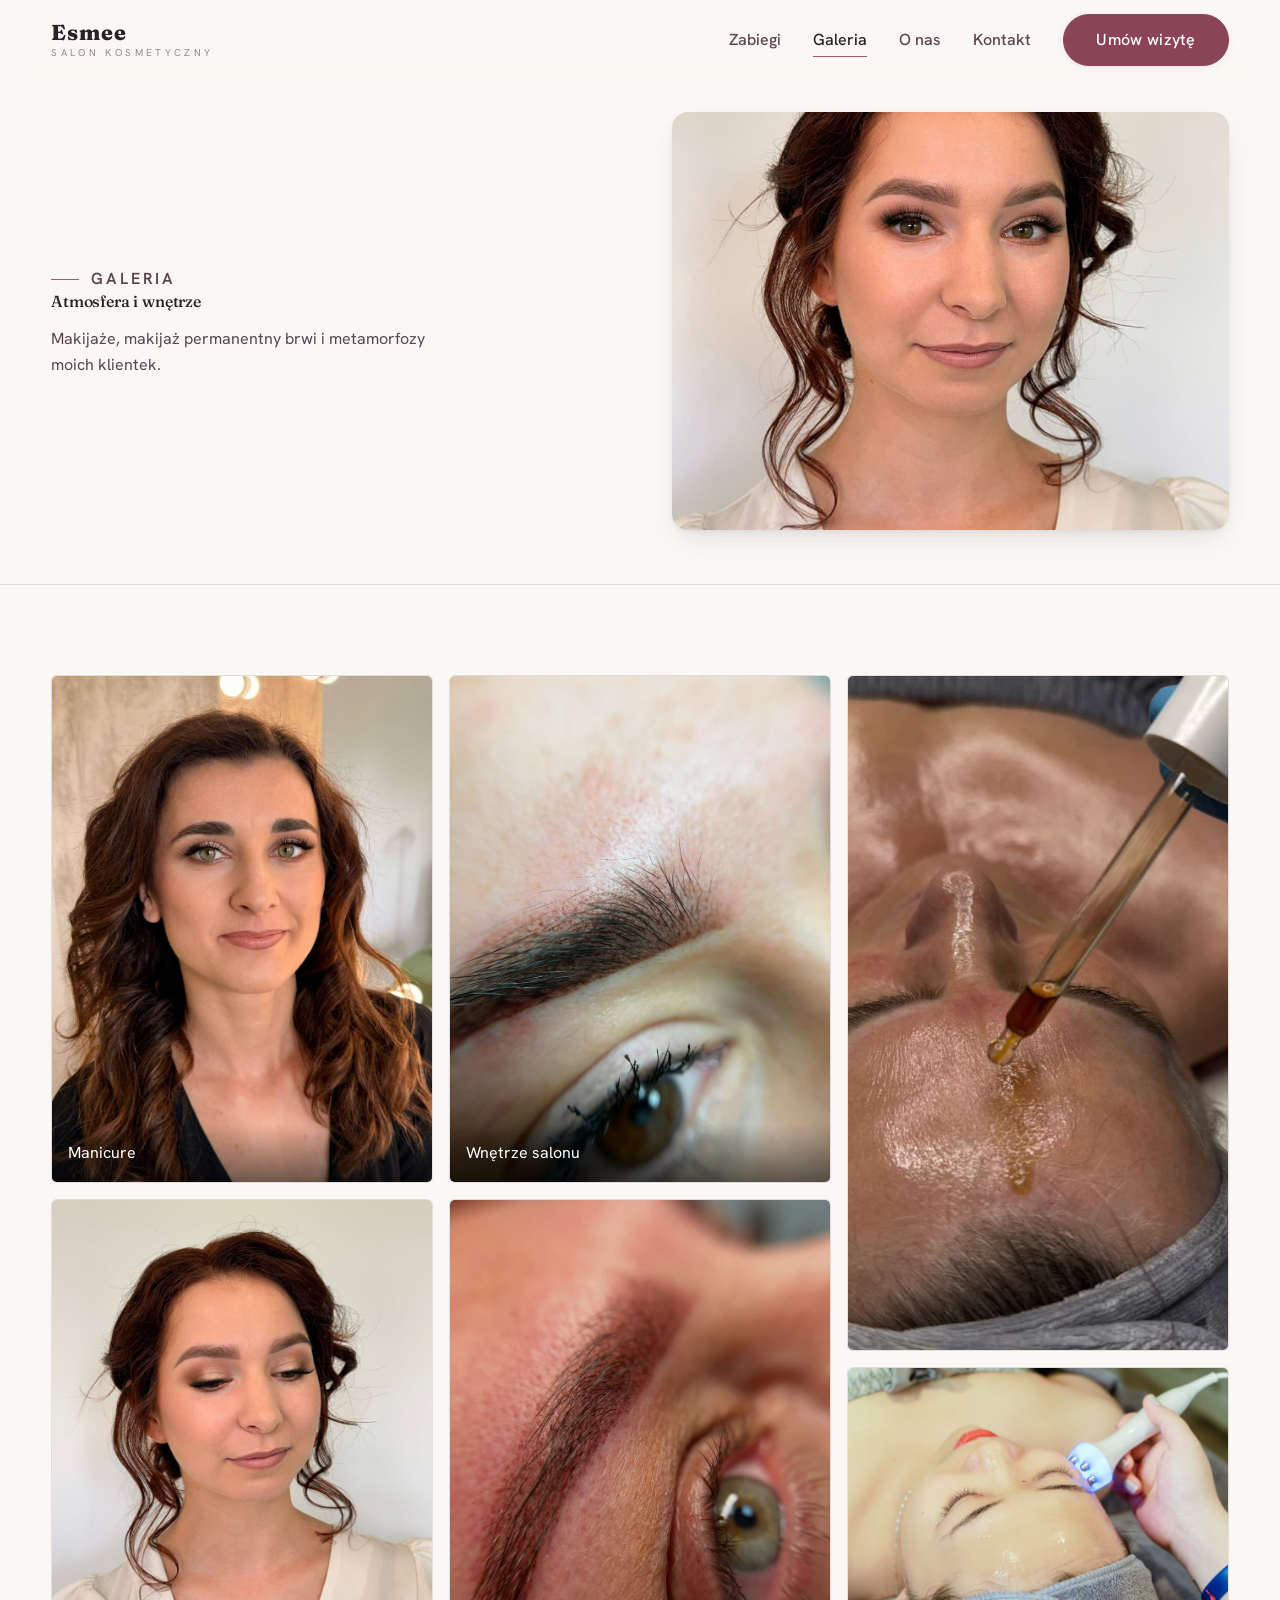
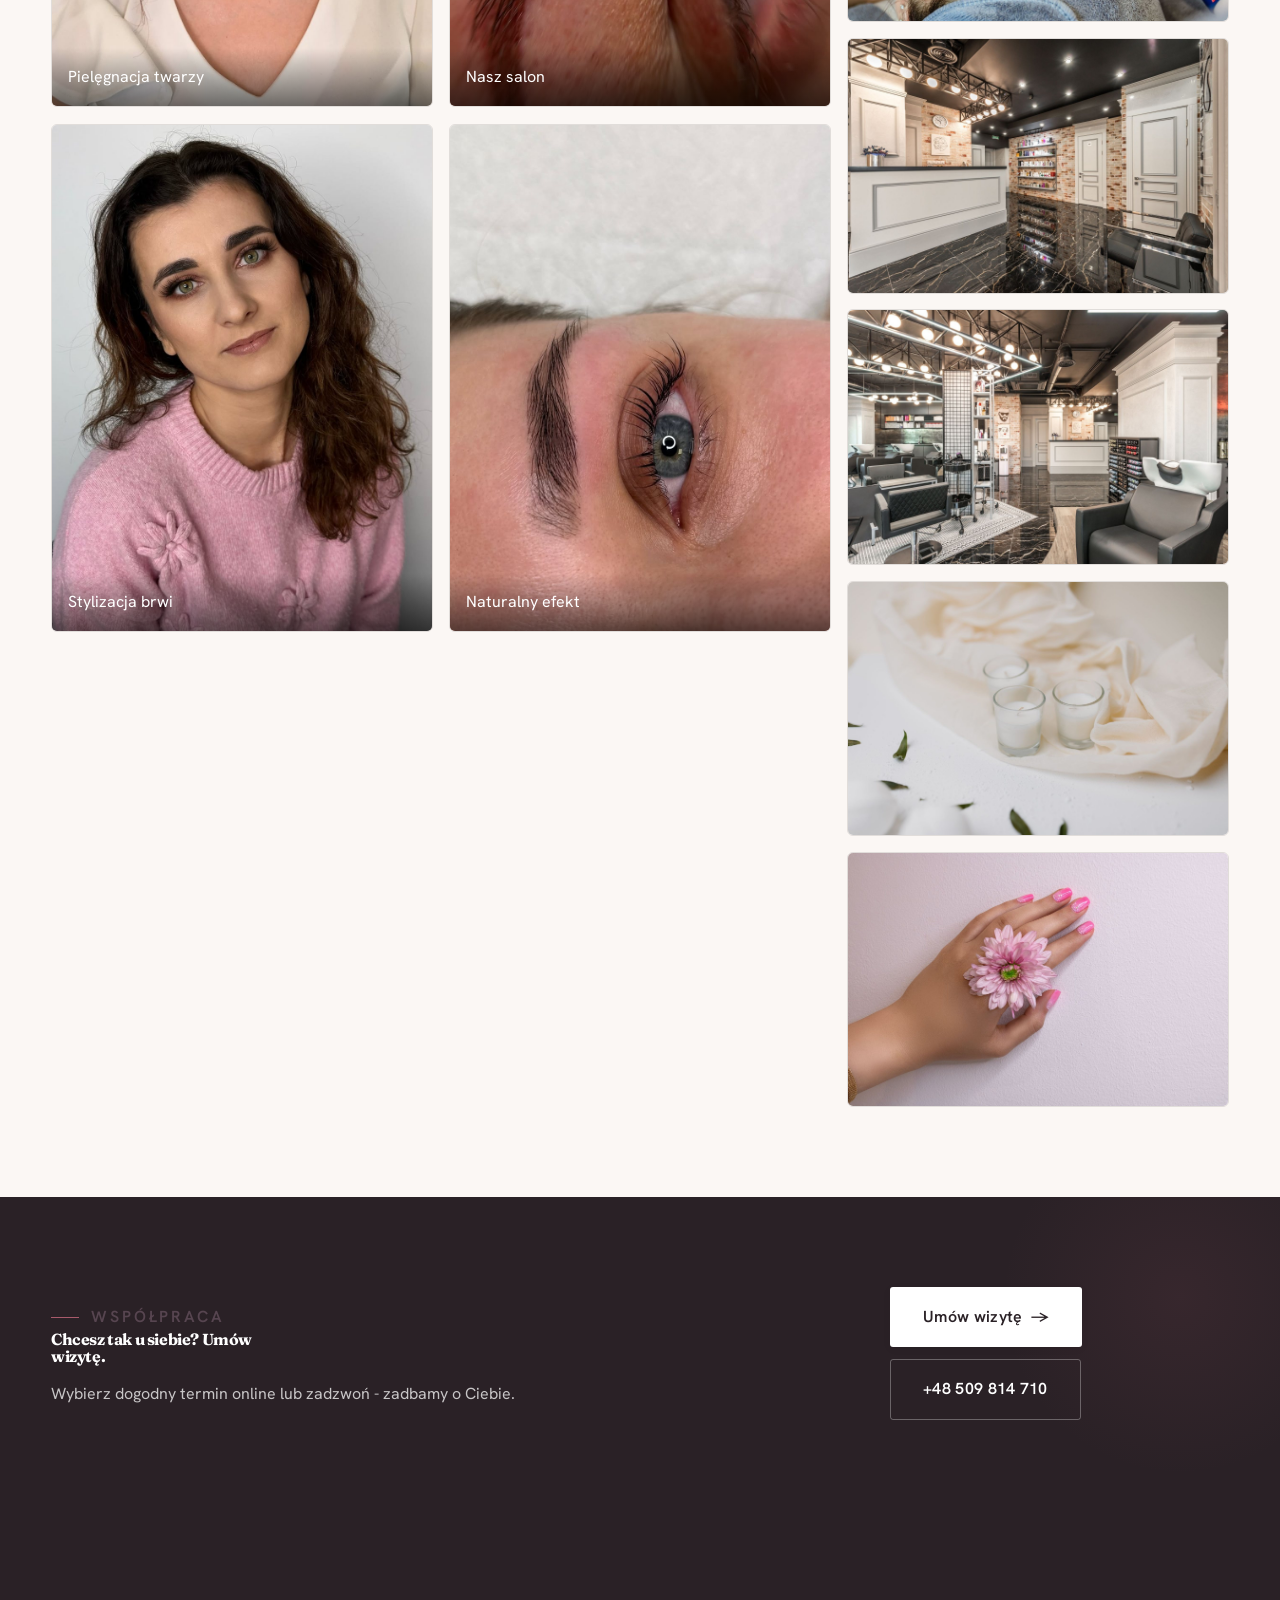
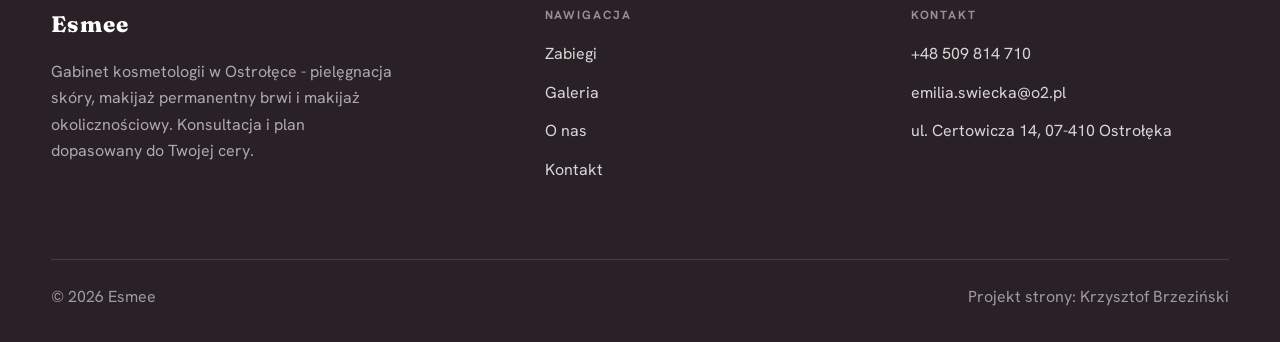
==== commit b7581732: "Galeria masonry - pionowe portrety bez przycinania (feedback Krzysztofa)" ====
--- a/realizacje.html
+++ b/realizacje.html
@@ -38,19 +38,19 @@
 </section>
 <section>
   <div class="wrap">
-    <div class="gallery">
-      <div class="tile t-two3 reveal"><img src="img/g1.jpg" alt="Manicure" loading="lazy"><div class="cap">Manicure</div></div>
-      <div class="tile t-third reveal"><img src="img/g2.jpg" alt="Pielęgnacja twarzy" loading="lazy"><div class="cap">Pielęgnacja twarzy</div></div>
-      <div class="tile t-third reveal"><img src="img/g4.jpg" alt="Stylizacja brwi" loading="lazy"><div class="cap">Stylizacja brwi</div></div>
-      <div class="tile t-third reveal"><img src="img/g5.jpg" alt="Wnętrze salonu" loading="lazy"><div class="cap">Wnętrze salonu</div></div>
-      <div class="tile t-third reveal"><img src="img/g6.jpg" alt="Nasz salon" loading="lazy"><div class="cap">Nasz salon</div></div>
-      <div class="tile t-third reveal"><img src="img/g7.jpg" alt="Naturalny efekt" loading="lazy"><div class="cap">Naturalny efekt</div></div>
-      <div class="tile t-two3 reveal"><img src="img/g8.jpg" alt="Esmee" loading="lazy"></div>
-      <div class="tile t-third reveal"><img src="img/g9.jpg" alt="Esmee" loading="lazy"></div>
-      <div class="tile t-third reveal"><img src="img/g10.jpg" alt="Esmee" loading="lazy"></div>
-      <div class="tile t-third reveal"><img src="img/g11.jpg" alt="Esmee" loading="lazy"></div>
-      <div class="tile t-two3 reveal"><img src="img/g12.jpg" alt="Esmee" loading="lazy"></div>
-      <div class="tile t-third reveal"><img src="img/g13.jpg" alt="Esmee" loading="lazy"></div>
+    <div class="gallery-masonry">
+      <figure class="m-tile reveal"><img src="img/g1.jpg" alt="Manicure" loading="lazy"><div class="cap">Manicure</div></figure>
+      <figure class="m-tile reveal"><img src="img/g2.jpg" alt="Pielęgnacja twarzy" loading="lazy"><div class="cap">Pielęgnacja twarzy</div></figure>
+      <figure class="m-tile reveal"><img src="img/g4.jpg" alt="Stylizacja brwi" loading="lazy"><div class="cap">Stylizacja brwi</div></figure>
+      <figure class="m-tile reveal"><img src="img/g5.jpg" alt="Wnętrze salonu" loading="lazy"><div class="cap">Wnętrze salonu</div></figure>
+      <figure class="m-tile reveal"><img src="img/g6.jpg" alt="Nasz salon" loading="lazy"><div class="cap">Nasz salon</div></figure>
+      <figure class="m-tile reveal"><img src="img/g7.jpg" alt="Naturalny efekt" loading="lazy"><div class="cap">Naturalny efekt</div></figure>
+      <figure class="m-tile reveal"><img src="img/g8.jpg" alt="Esmee" loading="lazy"></figure>
+      <figure class="m-tile reveal"><img src="img/g9.jpg" alt="Esmee" loading="lazy"></figure>
+      <figure class="m-tile reveal"><img src="img/g10.jpg" alt="Esmee" loading="lazy"></figure>
+      <figure class="m-tile reveal"><img src="img/g11.jpg" alt="Esmee" loading="lazy"></figure>
+      <figure class="m-tile reveal"><img src="img/g12.jpg" alt="Esmee" loading="lazy"></figure>
+      <figure class="m-tile reveal"><img src="img/g13.jpg" alt="Esmee" loading="lazy"></figure>
     </div>
   </div>
 </section>
--- a/assets/styles.css
+++ b/assets/styles.css
@@ -224,6 +224,13 @@
 
 /* ---------- GALLERY (realizacje) ---------- */
 .gallery{display:grid;grid-template-columns:repeat(12,1fr);gap:var(--space-4);grid-auto-rows:200px}
+/* GALERIA MASONRY — pionowe zdjęcia (portrety beauty/wellness) bez przycinania: kolumny, height auto */
+.gallery-masonry{column-count:3;column-gap:var(--space-4)}
+@media(max-width:900px){.gallery-masonry{column-count:2}}
+@media(max-width:560px){.gallery-masonry{column-count:1}}
+.gallery-masonry .m-tile{break-inside:avoid;margin:0 0 var(--space-4);padding:0;position:relative;overflow:hidden;border-radius:var(--r-md);border:1px solid var(--line)}
+.gallery-masonry .m-tile img{width:100%;height:auto;display:block}
+.gallery-masonry .m-tile .cap{position:absolute;left:0;right:0;bottom:0;padding:var(--space-4);color:#fff;background:linear-gradient(0deg,rgba(0,0,0,.55),transparent);font-size:var(--text-sm)}
 .tile{position:relative;overflow:hidden;border-radius:var(--r-md);box-shadow:var(--sh-sm);
   transition:transform var(--dur) var(--ease),box-shadow var(--dur) var(--ease)}
 .tile img{width:100%;height:100%;object-fit:cover;transition:transform .6s var(--ease)}
